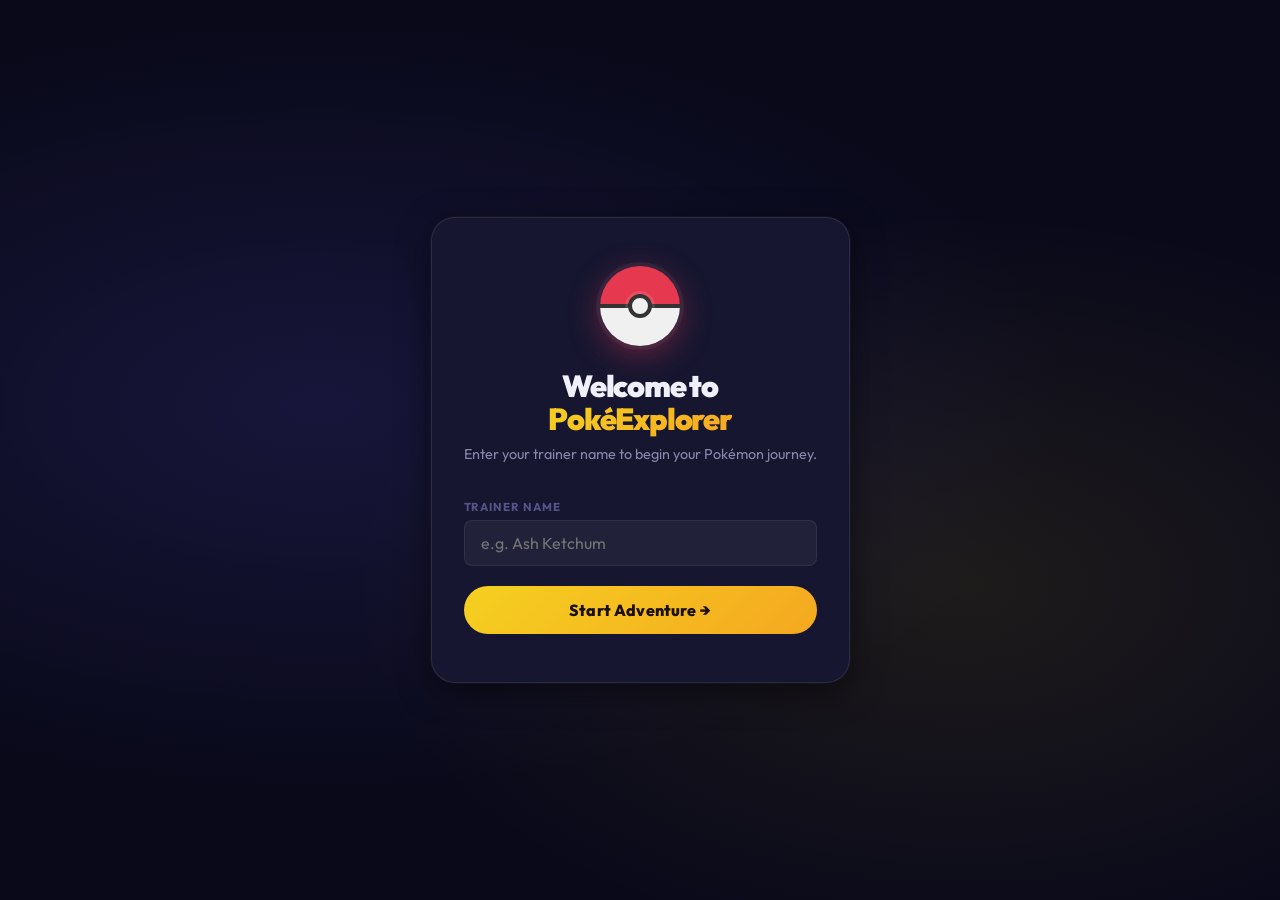
==== login.html @ a3f983d2 "Complete PokéExplorer final project" ====
<!DOCTYPE html>
<html lang="en">
<head>
  <meta charset="UTF-8">
  <meta name="viewport" content="width=device-width, initial-scale=1.0">
  <meta name="description" content="Log in to PokéExplorer — enter your trainer name to start exploring Pokémon.">
  <title>Login — PokéExplorer</title>
  <link rel="stylesheet" href="css/style.css">
</head>
<body class="login-page">

  <main>

    <div class="login-card">

      <!-- Pokéball graphic built with pure CSS -->
      <div class="login-pokeball" role="img" aria-label="Pokéball"></div>

      <h1>Welcome to<br><span class="grad">PokéExplorer</span></h1>
      <p>Enter your trainer name to begin your Pokémon journey.</p>

      <form id="login-form">
        <!-- input type="text" with validation attributes -->
        <div>
          <label for="name-input">Trainer Name</label>
          <input
            id="name-input"
            type="text"
            name="name"
            placeholder="e.g. Ash Ketchum"
            required
            minlength="2"
            maxlength="30"
            autocomplete="name"
            spellcheck="false"
          >
        </div>

        <p id="login-error" hidden></p>

        <button type="submit" id="login-submit-btn">Start Adventure →</button>
      </form>

    </div>

  </main>

  <script type="module" src="js/login.js"></script>
</body>
</html>
---- css/style.css ----
/* ===== Google Font ===== */
@import url('https://fonts.googleapis.com/css2?family=Outfit:wght@300;400;500;600;700;800;900&display=swap');

/* ===== custom properties ===== */
:root {
  /* colour palette */
  --bg-deep:        #09091a;
  --bg-surface:     #111128;
  --bg-card:        #161630;
  --bg-card-hover:  #1c1c3a;
  --primary:        #f5d020;
  --primary-glow:   rgba(245, 208, 32, 0.35);
  --primary-dim:    rgba(245, 208, 32, 0.12);
  --secondary:      #6c63ff;
  --accent:         #ff5c7a;
  --text-primary:   #f0f0fa;
  --text-secondary: #8888aa;
  --text-muted:     #55558a;
  --border:         rgba(255, 255, 255, 0.07);
  --border-hover:   rgba(245, 208, 32, 0.45);
  --glass:          rgba(255, 255, 255, 0.04);
  --glass-border:   rgba(255, 255, 255, 0.09);
  --shadow:         0 8px 32px rgba(0, 0, 0, 0.5);
  --shadow-hover:   0 20px 56px rgba(0, 0, 0, 0.7);

  /* spacing */
  --space-xs:  4px;
  --space-sm:  8px;
  --space-md:  16px;
  --space-lg:  24px;
  --space-xl:  32px;
  --space-2xl: 48px;
  --space-3xl: 64px;

  /* radii */
  --radius:    16px;
  --radius-sm: 8px;
  --radius-pill: 9999px;

  /* misc */
  --font:       'Outfit', system-ui, sans-serif;
  --nav-height: 64px;
  --transition: all 0.25s ease;
}

/* ===== reset ===== */
*, *::before, *::after { box-sizing: border-box; margin: 0; padding: 0; }
html { scroll-behavior: smooth; }
img  { max-width: 100%; display: block; }
a    { color: inherit; text-decoration: none; }
button { cursor: pointer; font-family: var(--font); }
ul, ol { list-style: none; }

body {
  font-family: var(--font);
  background-color: var(--bg-deep);
  color: var(--text-primary);
  min-height: 100vh;
  line-height: 1.6;
  background-image:
    radial-gradient(ellipse at 15% 50%, rgba(108, 99, 255, 0.1) 0%, transparent 55%),
    radial-gradient(ellipse at 85% 15%, rgba(245, 208, 32, 0.07) 0%, transparent 45%),
    radial-gradient(ellipse at 60% 85%, rgba(255, 92, 122, 0.06) 0%, transparent 40%);
  background-attachment: fixed;
}

/* ===== header ===== */
header {
  position: sticky;
  top: 0;
  z-index: 100;
  background: rgba(9, 9, 26, 0.82);
  backdrop-filter: blur(24px);
  -webkit-backdrop-filter: blur(24px);
  border-bottom: 1px solid var(--border);
}

/* ===== nav — Flexbox ===== */
nav {
  display: flex;
  align-items: center;
  justify-content: space-between;
  height: var(--nav-height);
  max-width: 1280px;
  margin: 0 auto;
  padding: 0 var(--space-lg);
  gap: var(--space-md);
}

.nav__logo {
  font-size: 1.2rem;
  font-weight: 900;
  letter-spacing: -0.03em;
  white-space: nowrap;
  background: linear-gradient(135deg, var(--primary) 0%, #f5a820 60%, #ff8c42 100%);
  -webkit-background-clip: text;
  -webkit-text-fill-color: transparent;
  background-clip: text;
}

.nav__links {
  display: flex;
  align-items: center;
  gap: 4px;
}

.nav__links a {
  padding: 7px 16px;
  border-radius: var(--radius-pill);
  font-weight: 600;
  font-size: 0.875rem;
  color: var(--text-secondary);
  transition: var(--transition);
  border: 1px solid transparent;
}

.nav__links a:hover {
  color: var(--text-primary);
  background: var(--glass);
  border-color: var(--border);
}

.nav__links a.active {
  color: var(--primary);
  background: var(--primary-dim);
  border-color: rgba(245, 208, 32, 0.2);
}

.nav__actions {
  display: flex;
  align-items: center;
  gap: var(--space-sm);
}

#nav-user {
  font-size: 0.8rem;
  color: var(--text-secondary);
  font-weight: 600;
  padding: 5px 12px;
  background: var(--glass);
  border-radius: var(--radius-pill);
  border: 1px solid var(--border);
}

#logout-btn {
  background: transparent;
  color: var(--text-muted);
  border: 1px solid var(--border);
  padding: 6px 14px;
  border-radius: var(--radius-pill);
  font-size: 0.8rem;
  font-weight: 600;
  transition: var(--transition);
}

#logout-btn:hover {
  color: var(--accent);
  border-color: var(--accent);
  background: rgba(255, 92, 122, 0.08);
}

/* ===== main ===== */
main {
  max-width: 1280px;
  margin: 0 auto;
  padding: var(--space-xl) var(--space-lg);
}

/* ===== hero ===== */
.hero {
  text-align: center;
  padding: var(--space-2xl) 0 var(--space-xl);
}

.hero__eyebrow {
  display: inline-flex;
  align-items: center;
  gap: var(--space-xs);
  font-size: 0.8rem;
  font-weight: 700;
  text-transform: uppercase;
  letter-spacing: 0.1em;
  color: var(--primary);
  background: var(--primary-dim);
  border: 1px solid rgba(245, 208, 32, 0.2);
  padding: 5px 14px;
  border-radius: var(--radius-pill);
  margin-bottom: var(--space-md);
}

.hero__title {
  font-size: clamp(2.2rem, 5.5vw, 3.8rem);
  font-weight: 900;
  line-height: 1.08;
  letter-spacing: -0.04em;
  margin-bottom: var(--space-md);
}

.hero__title .grad {
  background: linear-gradient(135deg, var(--primary) 0%, #f5a820 40%, var(--secondary) 100%);
  -webkit-background-clip: text;
  -webkit-text-fill-color: transparent;
  background-clip: text;
}

.hero__sub {
  color: var(--text-secondary);
  font-size: 1.05rem;
  max-width: 500px;
  margin: 0 auto var(--space-xl);
}

/* ===== search card / form ===== */
.search-card {
  background: var(--glass);
  border: 1px solid var(--glass-border);
  border-radius: var(--radius);
  padding: var(--space-lg) var(--space-xl);
  margin-bottom: var(--space-xl);
  backdrop-filter: blur(12px);
}

#search-form {
  display: flex;
  flex-wrap: wrap;
  align-items: flex-end;
  gap: var(--space-md);
}

.form__group {
  display: flex;
  flex-direction: column;
  gap: 6px;
  flex: 1;
  min-width: 160px;
}

.form__group label {
  font-size: 0.72rem;
  font-weight: 700;
  text-transform: uppercase;
  letter-spacing: 0.08em;
  color: var(--text-muted);
}

.form__group input[type="text"],
.form__group select {
  background: rgba(255, 255, 255, 0.05);
  border: 1px solid var(--border);
  border-radius: var(--radius-sm);
  padding: 10px 14px;
  color: var(--text-primary);
  font-family: var(--font);
  font-size: 0.9rem;
  outline: none;
  transition: var(--transition);
  -webkit-appearance: none;
  appearance: none;
  width: 100%;
}

.form__group select {
  background-image: url("data:image/svg+xml,%3Csvg xmlns='http://www.w3.org/2000/svg' width='16' height='16' viewBox='0 0 24 24' fill='none' stroke='%2355558a' stroke-width='2.5' stroke-linecap='round' stroke-linejoin='round'%3E%3Cpolyline points='6 9 12 15 18 9'%3E%3C/polyline%3E%3C/svg%3E");
  background-repeat: no-repeat;
  background-position: right 12px center;
  background-color: rgba(255, 255, 255, 0.05);
  padding-right: 36px;
  cursor: pointer;
}

.form__group select option {
  background: #1c1c3a;
  color: var(--text-primary);
}

.form__group input[type="text"]:focus,
.form__group select:focus {
  border-color: var(--primary);
  box-shadow: 0 0 0 3px var(--primary-dim);
}

/* range slider */
.range-header {
  display: flex;
  justify-content: space-between;
  align-items: center;
}

.range-val {
  font-weight: 800;
  color: var(--primary);
  font-size: 1rem;
}

.form__group input[type="range"] {
  -webkit-appearance: none;
  appearance: none;
  width: 100%;
  height: 6px;
  border-radius: 3px;
  background: rgba(255, 255, 255, 0.1);
  outline: none;
  margin-top: 6px;
}

.form__group input[type="range"]::-webkit-slider-thumb {
  -webkit-appearance: none;
  width: 22px;
  height: 22px;
  border-radius: 50%;
  background: var(--primary);
  cursor: pointer;
  box-shadow: 0 0 10px var(--primary-glow);
  transition: transform 0.15s ease;
}

.form__group input[type="range"]::-webkit-slider-thumb:hover {
  transform: scale(1.25);
}

.form__group input[type="range"]::-moz-range-thumb {
  width: 22px;
  height: 22px;
  border-radius: 50%;
  background: var(--primary);
  cursor: pointer;
  border: none;
  box-shadow: 0 0 10px var(--primary-glow);
}

.search-btn {
  background: linear-gradient(135deg, var(--primary) 0%, #f5a820 100%);
  color: #1a1200;
  border: none;
  border-radius: var(--radius-sm);
  padding: 10px 28px;
  font-size: 0.95rem;
  font-weight: 800;
  font-family: var(--font);
  transition: var(--transition);
  white-space: nowrap;
  align-self: flex-end;
  letter-spacing: 0.01em;
}

.search-btn:hover {
  transform: translateY(-2px);
  box-shadow: 0 8px 28px var(--primary-glow);
}

.search-btn:active {
  transform: translateY(0);
}

/* ===== loading & error states ===== */
#loading-msg {
  display: flex;
  align-items: center;
  justify-content: center;
  gap: var(--space-md);
  padding: var(--space-3xl);
  color: var(--text-secondary);
  font-size: 1rem;
  font-weight: 600;
}

.spinner {
  width: 36px;
  height: 36px;
  border: 3px solid rgba(245, 208, 32, 0.15);
  border-top-color: var(--primary);
  border-radius: 50%;
  animation: spin 0.7s linear infinite;
  flex-shrink: 0;
}

@keyframes spin { to { transform: rotate(360deg); } }

#error-msg {
  text-align: center;
  padding: var(--space-lg) var(--space-xl);
  color: #ff8095;
  font-size: 0.95rem;
  font-weight: 600;
  background: rgba(255, 92, 122, 0.08);
  border: 1px solid rgba(255, 92, 122, 0.2);
  border-radius: var(--radius);
  margin-bottom: var(--space-lg);
}

/* ===== results meta ===== */
.results-meta {
  display: flex;
  align-items: center;
  justify-content: space-between;
  margin-bottom: var(--space-md);
  min-height: 28px;
}

#results-count {
  font-size: 0.82rem;
  font-weight: 600;
  color: var(--text-muted);
}

/* ===== results grid — CSS Grid ===== */
#results-grid {
  display: grid;
  grid-template-columns: repeat(auto-fill, minmax(190px, 1fr));
  gap: var(--space-md);
}

/* ===== card ===== */
.card {
  background: var(--bg-card);
  border: 1px solid var(--border);
  border-radius: var(--radius);
  overflow: hidden;
  transition: var(--transition);
  position: relative;
  animation: fadeUp 0.4s ease both;
}

@keyframes fadeUp {
  from { opacity: 0; transform: translateY(16px); }
  to   { opacity: 1; transform: translateY(0); }
}

.card:hover {
  border-color: var(--border-hover);
  transform: translateY(-5px);
  box-shadow: var(--shadow-hover);
  background: var(--bg-card-hover);
}

.card__top-bar {
  display: flex;
  align-items: center;
  justify-content: space-between;
  padding: var(--space-sm) var(--space-md) 0;
}

.card__id {
  font-size: 0.7rem;
  font-weight: 800;
  color: var(--text-muted);
  letter-spacing: 0.06em;
}

.card__save-btn {
  background: none;
  border: none;
  padding: 4px 6px;
  font-size: 1.15rem;
  color: var(--text-muted);
  transition: var(--transition);
  line-height: 1;
  border-radius: var(--radius-sm);
}

.card__save-btn:hover {
  color: var(--accent);
  transform: scale(1.25);
}

.card__save-btn.saved {
  color: var(--accent);
}

.card__saved-indicator {
  font-size: 1.1rem;
  color: var(--accent);
  padding: 4px 6px;
}

.card__img-wrap {
  height: 120px;
  display: flex;
  align-items: center;
  justify-content: center;
  position: relative;
  overflow: hidden;
}

.card__img {
  width: 100px;
  height: 100px;
  object-fit: contain;
  position: relative;
  z-index: 1;
  transition: transform 0.35s ease;
  filter: drop-shadow(0 6px 16px rgba(0, 0, 0, 0.6));
}

.card:hover .card__img {
  transform: scale(1.12) translateY(-4px);
}

.card__body {
  padding: var(--space-sm) var(--space-md) var(--space-md);
}

.card__name {
  font-size: 1rem;
  font-weight: 800;
  text-transform: capitalize;
  margin-bottom: 6px;
  color: var(--text-primary);
  letter-spacing: -0.01em;
}

.card__types {
  display: flex;
  flex-wrap: wrap;
  gap: 4px;
  margin-bottom: var(--space-sm);
}

/* ===== type badges ===== */
.badge {
  font-size: 0.67rem;
  font-weight: 800;
  text-transform: uppercase;
  letter-spacing: 0.07em;
  padding: 3px 9px;
  border-radius: var(--radius-pill);
  color: #fff;
}

.badge--normal   { background: #7a7a5a; }
.badge--fire     { background: #c0461a; }
.badge--water    { background: #3a72c0; }
.badge--electric { background: #b8980e; color: #1a1000; }
.badge--grass    { background: #4a8028; }
.badge--ice      { background: #4a9898; }
.badge--fighting { background: #a01c14; }
.badge--poison   { background: #782c78; }
.badge--ground   { background: #9a7808; color: #1a1000; }
.badge--flying   { background: #6057b8; }
.badge--psychic  { background: #c02854; }
.badge--bug      { background: #607011; }
.badge--rock     { background: #806820; }
.badge--ghost    { background: #40306c; }
.badge--dragon   { background: #4818c4; }
.badge--dark     { background: #38281c; }
.badge--steel    { background: #686888; }
.badge--fairy    { background: #a84878; }

/* ===== stat bars ===== */
.card__stats {
  display: flex;
  flex-direction: column;
  gap: 5px;
  margin-top: var(--space-sm);
  border-top: 1px solid var(--border);
  padding-top: var(--space-sm);
}

.stat {
  display: grid;
  grid-template-columns: 28px 1fr 28px;
  align-items: center;
  gap: 6px;
}

.stat__label {
  font-size: 0.6rem;
  font-weight: 800;
  color: var(--text-muted);
  text-transform: uppercase;
  letter-spacing: 0.05em;
}

.stat__bar {
  height: 5px;
  background: rgba(255, 255, 255, 0.07);
  border-radius: 999px;
  overflow: hidden;
}

.stat__fill {
  height: 100%;
  border-radius: 999px;
  transition: width 0.6s cubic-bezier(0.34, 1.56, 0.64, 1);
}

.stat__fill--hp  { background: linear-gradient(90deg, #ff6b7a, #ff9aa2); }
.stat__fill--atk { background: linear-gradient(90deg, #f5841a, #f5b54a); }
.stat__fill--def { background: linear-gradient(90deg, #3d8be9, #70b8ff); }

.stat__val {
  font-size: 0.7rem;
  font-weight: 700;
  color: var(--text-secondary);
  text-align: right;
}

/* ===== remove button ===== */
.card__remove-btn {
  display: block;
  width: 100%;
  margin-top: var(--space-sm);
  padding: 7px;
  background: rgba(255, 92, 122, 0.08);
  border: 1px solid rgba(255, 92, 122, 0.18);
  color: #ff8095;
  border-radius: var(--radius-sm);
  font-size: 0.75rem;
  font-weight: 700;
  font-family: var(--font);
  transition: var(--transition);
  letter-spacing: 0.02em;
}

.card__remove-btn:hover {
  background: rgba(255, 92, 122, 0.18);
  border-color: rgba(255, 92, 122, 0.4);
  color: #ffb0bf;
}

/* ===== saved grid — CSS Grid ===== */
#saved-grid {
  display: grid;
  grid-template-columns: repeat(auto-fill, minmax(190px, 1fr));
  gap: var(--space-md);
}

.section-header {
  margin-bottom: var(--space-xl);
}

.section-header h1 {
  font-size: clamp(1.8rem, 4vw, 2.8rem);
  font-weight: 900;
  letter-spacing: -0.04em;
  line-height: 1.1;
}

.section-header h1 .grad {
  background: linear-gradient(135deg, var(--primary), #f5a820);
  -webkit-background-clip: text;
  -webkit-text-fill-color: transparent;
  background-clip: text;
}

.section-header p {
  color: var(--text-secondary);
  margin-top: 6px;
  font-size: 0.95rem;
}

#saved-count {
  font-size: 0.82rem;
  font-weight: 600;
  color: var(--text-muted);
  margin-bottom: var(--space-md);
  display: block;
}

#saved-empty {
  text-align: center;
  padding: var(--space-3xl) var(--space-xl);
  color: var(--text-secondary);
}

.empty-icon {
  font-size: 4rem;
  display: block;
  margin-bottom: var(--space-md);
  opacity: 0.5;
}

#saved-empty p {
  font-size: 1.05rem;
  font-weight: 600;
  margin-bottom: var(--space-sm);
}

#saved-empty a {
  color: var(--primary);
  text-decoration: underline;
  font-weight: 700;
  transition: var(--transition);
}

#saved-empty a:hover { opacity: 0.8; }

/* ===== login page ===== */
.login-page {
  min-height: 100vh;
  display: flex;
  align-items: center;
  justify-content: center;
  padding: var(--space-lg);
  background-image:
    radial-gradient(ellipse at 25% 45%, rgba(108, 99, 255, 0.14) 0%, transparent 55%),
    radial-gradient(ellipse at 75% 65%, rgba(245, 208, 32, 0.09) 0%, transparent 45%);
}

.login-card {
  background: var(--bg-card);
  border: 1px solid var(--glass-border);
  border-radius: calc(var(--radius) * 1.5);
  padding: var(--space-2xl) var(--space-xl);
  width: 100%;
  max-width: 420px;
  text-align: center;
  box-shadow: var(--shadow), 0 0 0 1px rgba(255,255,255,0.03);
}

.login-pokeball {
  width: 80px;
  height: 80px;
  border-radius: 50%;
  background: linear-gradient(180deg, #e63950 0%, #e63950 50%, #f0f0f0 50%, #f0f0f0 100%);
  margin: 0 auto var(--space-lg);
  position: relative;
  box-shadow: 0 8px 32px rgba(230, 57, 80, 0.4), 0 0 0 4px rgba(255,255,255,0.05);
  animation: float 3s ease-in-out infinite;
}

@keyframes float {
  0%, 100% { transform: translateY(0); }
  50%       { transform: translateY(-8px); }
}

.login-pokeball::before {
  content: '';
  position: absolute;
  top: 50%;
  left: 50%;
  transform: translate(-50%, -50%);
  width: 100%;
  height: 4px;
  background: #333;
}

.login-pokeball::after {
  content: '';
  position: absolute;
  top: 50%;
  left: 50%;
  transform: translate(-50%, -50%);
  width: 24px;
  height: 24px;
  border-radius: 50%;
  background: #f0f0f0;
  border: 4px solid #333;
  box-shadow: 0 0 0 3px rgba(255,255,255,0.1);
}

.login-card h1 {
  font-size: 1.9rem;
  font-weight: 900;
  letter-spacing: -0.04em;
  line-height: 1.1;
  margin-bottom: 8px;
}

.login-card h1 .grad {
  background: linear-gradient(135deg, var(--primary) 0%, #f5a820 100%);
  -webkit-background-clip: text;
  -webkit-text-fill-color: transparent;
  background-clip: text;
}

.login-card > p {
  color: var(--text-secondary);
  font-size: 0.9rem;
  margin-bottom: var(--space-xl);
  line-height: 1.5;
}

#login-form {
  display: flex;
  flex-direction: column;
  gap: var(--space-md);
  text-align: left;
}

#login-form label[for="name-input"] {
  font-size: 0.72rem;
  font-weight: 700;
  text-transform: uppercase;
  letter-spacing: 0.08em;
  color: var(--text-muted);
  margin-bottom: 4px;
  display: block;
}

#name-input {
  width: 100%;
  background: rgba(255, 255, 255, 0.05);
  border: 1px solid var(--border);
  border-radius: var(--radius-sm);
  padding: 12px 16px;
  color: var(--text-primary);
  font-family: var(--font);
  font-size: 1rem;
  outline: none;
  transition: var(--transition);
}

#name-input:focus {
  border-color: var(--primary);
  box-shadow: 0 0 0 3px var(--primary-dim);
}

#login-form button[type="submit"] {
  background: linear-gradient(135deg, var(--primary) 0%, #f5a820 100%);
  color: #1a1000;
  border: none;
  border-radius: var(--radius-pill);
  padding: 14px;
  font-size: 1rem;
  font-weight: 800;
  font-family: var(--font);
  letter-spacing: 0.01em;
  transition: var(--transition);
  margin-top: 4px;
}

#login-form button[type="submit"]:hover {
  transform: translateY(-2px);
  box-shadow: 0 10px 30px var(--primary-glow);
}

#login-form button[type="submit"]:active { transform: translateY(0); }

#login-error {
  color: #ff8095;
  font-size: 0.85rem;
  text-align: center;
  padding: var(--space-sm) var(--space-md);
  background: rgba(255, 92, 122, 0.08);
  border-radius: var(--radius-sm);
  border: 1px solid rgba(255, 92, 122, 0.2);
  font-weight: 600;
}

/* ===== footer ===== */
footer {
  border-top: 1px solid var(--border);
  padding: var(--space-lg) var(--space-xl);
  text-align: center;
  color: var(--text-muted);
  font-size: 0.8rem;
  margin-top: var(--space-3xl);
  max-width: 1280px;
  margin-left: auto;
  margin-right: auto;
}

footer a { color: var(--primary); font-weight: 600; }

/* ===== responsive ===== */
@media (max-width: 600px) {
  nav { padding: 0 var(--space-md); }

  .nav__logo { font-size: 1rem; }

  main { padding: var(--space-md); }

  #search-form {
    flex-direction: column;
    gap: var(--space-sm);
  }

  .form__group { min-width: unset; width: 100%; }

  .search-btn { width: 100%; }

  #results-grid,
  #saved-grid {
    grid-template-columns: repeat(2, 1fr);
    gap: var(--space-sm);
  }

  .hero__title { font-size: 2rem; }

  .search-card { padding: var(--space-md); }
}

@media (min-width: 1024px) {
  #results-grid,
  #saved-grid {
    grid-template-columns: repeat(auto-fill, minmax(210px, 1fr));
    gap: var(--space-lg);
  }

  .card__img { width: 110px; height: 110px; }
  .card__img-wrap { height: 130px; }
}
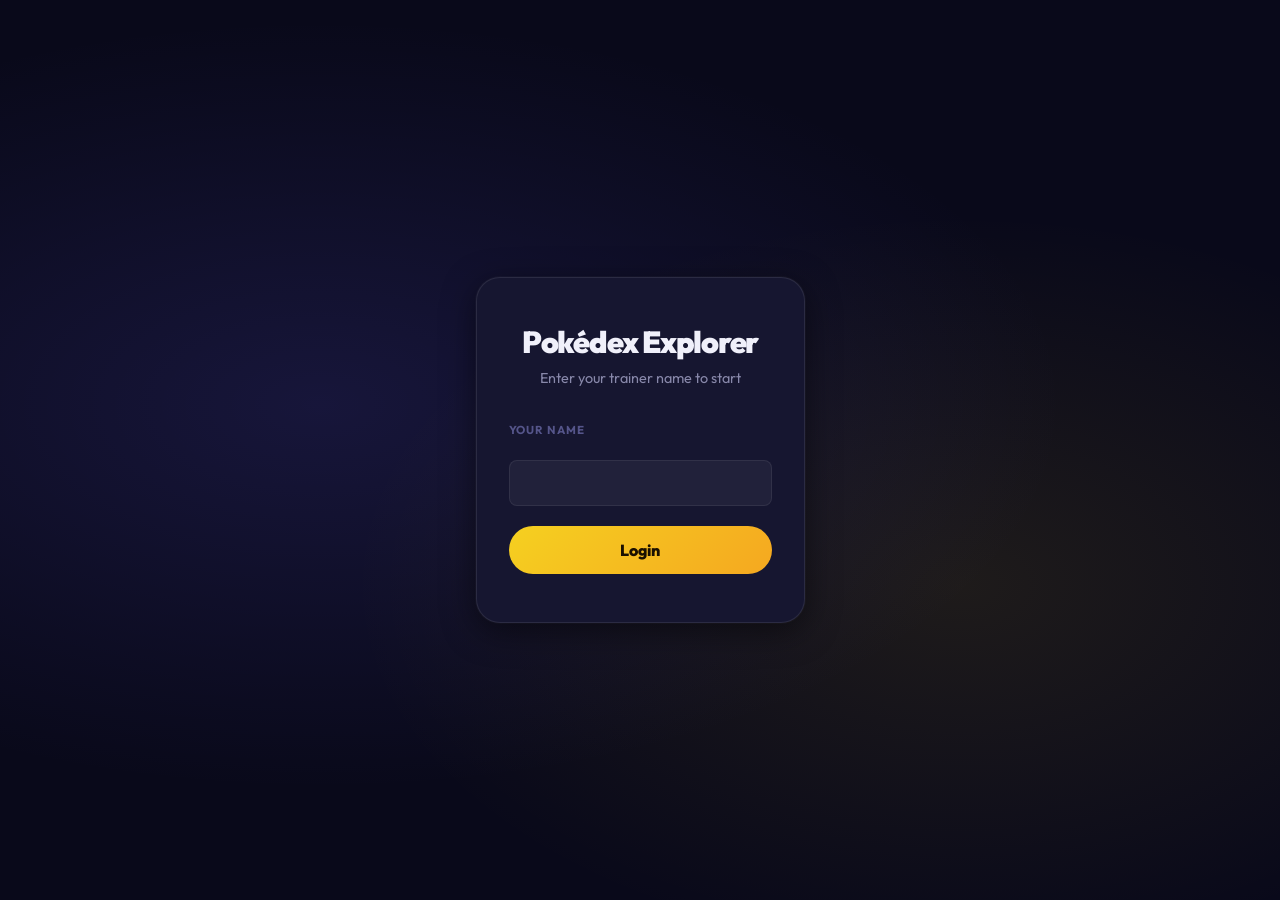
==== commit a9b02466: "Simplify code to match lecturer expectations better" ====
--- a/login.html
+++ b/login.html
@@ -3,46 +3,25 @@
 <head>
   <meta charset="UTF-8">
   <meta name="viewport" content="width=device-width, initial-scale=1.0">
-  <meta name="description" content="Log in to PokéExplorer — enter your trainer name to start exploring Pokémon.">
-  <title>Login — PokéExplorer</title>
+  <title>Login — Pokédex Explorer</title>
   <link rel="stylesheet" href="css/style.css">
 </head>
 <body class="login-page">
 
   <main>
-
     <div class="login-card">
-
-      <!-- Pokéball graphic built with pure CSS -->
-      <div class="login-pokeball" role="img" aria-label="Pokéball"></div>
-
-      <h1>Welcome to<br><span class="grad">PokéExplorer</span></h1>
-      <p>Enter your trainer name to begin your Pokémon journey.</p>
+      <h1>Pokédex Explorer</h1>
+      <p>Enter your trainer name to start</p>
 
       <form id="login-form">
-        <!-- input type="text" with validation attributes -->
-        <div>
-          <label for="name-input">Trainer Name</label>
-          <input
-            id="name-input"
-            type="text"
-            name="name"
-            placeholder="e.g. Ash Ketchum"
-            required
-            minlength="2"
-            maxlength="30"
-            autocomplete="name"
-            spellcheck="false"
-          >
-        </div>
+        <label for="name-input">Your name</label>
+        <input id="name-input" type="text" name="name" required minlength="2">
 
         <p id="login-error" hidden></p>
 
-        <button type="submit" id="login-submit-btn">Start Adventure →</button>
+        <button type="submit">Login</button>
       </form>
-
     </div>
-
   </main>
 
   <script type="module" src="js/login.js"></script>
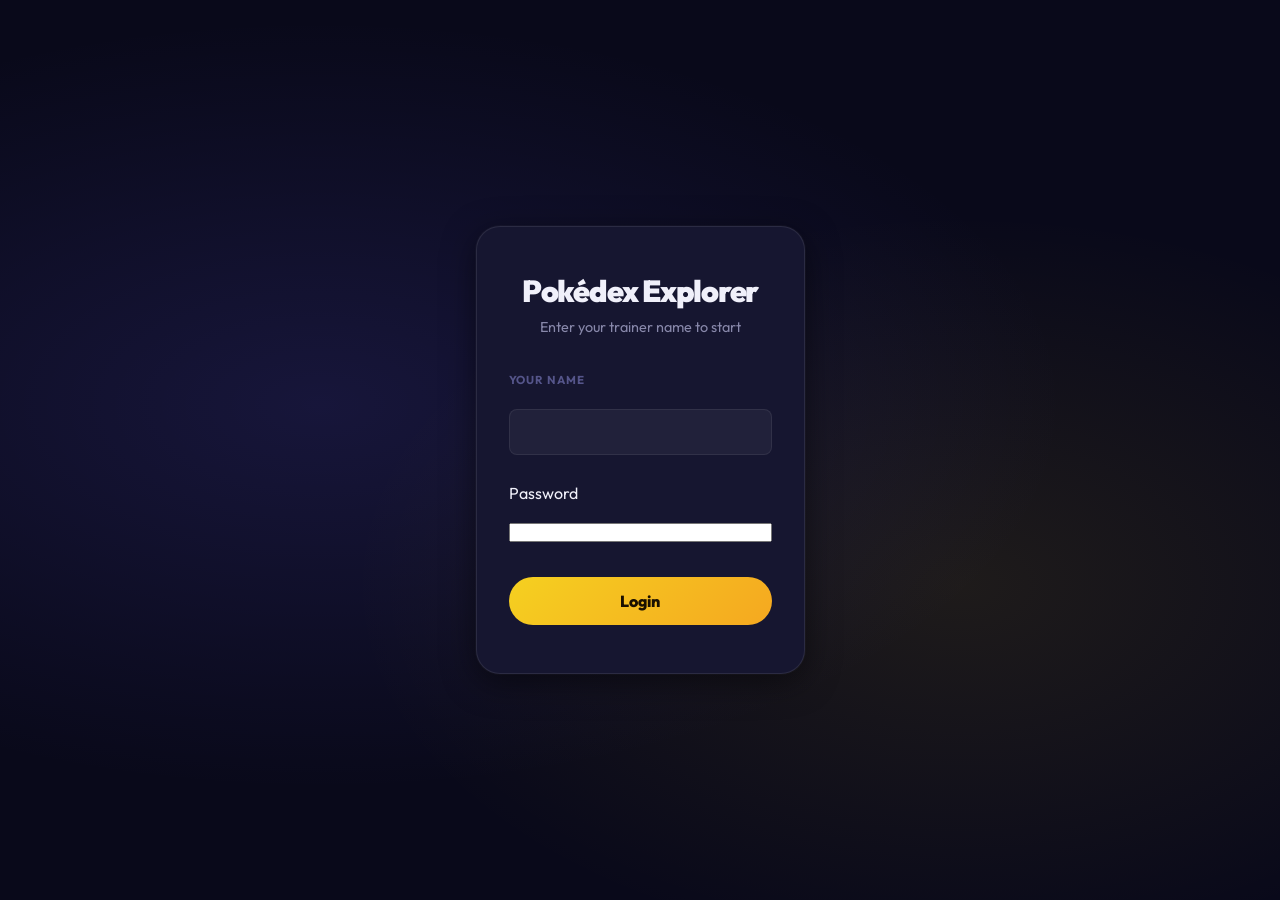
==== commit 5b3098d0: "Implement authentication and separate saved items by user" ====
--- a/login.html
+++ b/login.html
@@ -17,6 +17,9 @@
         <label for="name-input">Your name</label>
         <input id="name-input" type="text" name="name" required minlength="2">
 
+        <label for="password-input" style="margin-top: 10px; display: block;">Password</label>
+        <input id="password-input" type="password" name="password" required minlength="4" style="margin-bottom: 15px;">
+
         <p id="login-error" hidden></p>
 
         <button type="submit">Login</button>
--- a/css/style.css
+++ b/css/style.css
@@ -353,6 +353,10 @@
 }
 
 /* ===== loading & error states ===== */
+[hidden] {
+  display: none !important;
+}
+
 #loading-msg {
   display: flex;
   align-items: center;
@@ -411,6 +415,24 @@
 }
 
 /* ===== card ===== */
+.save-btn {
+  background: #fff;
+  border: 1px solid rgba(0,0,0,0.2);
+  padding: 8px 16px;
+  border-radius: 6px;
+  cursor: pointer;
+  font-weight: 700;
+  color: #1a1a2e;
+  margin-top: 12px;
+  width: 100%;
+  transition: all 0.2s ease;
+}
+
+.save-btn:hover {
+  background: #f0f0f0;
+  transform: translateY(-1px);
+}
+
 .card {
   background: var(--bg-card);
   border: 1px solid var(--border);
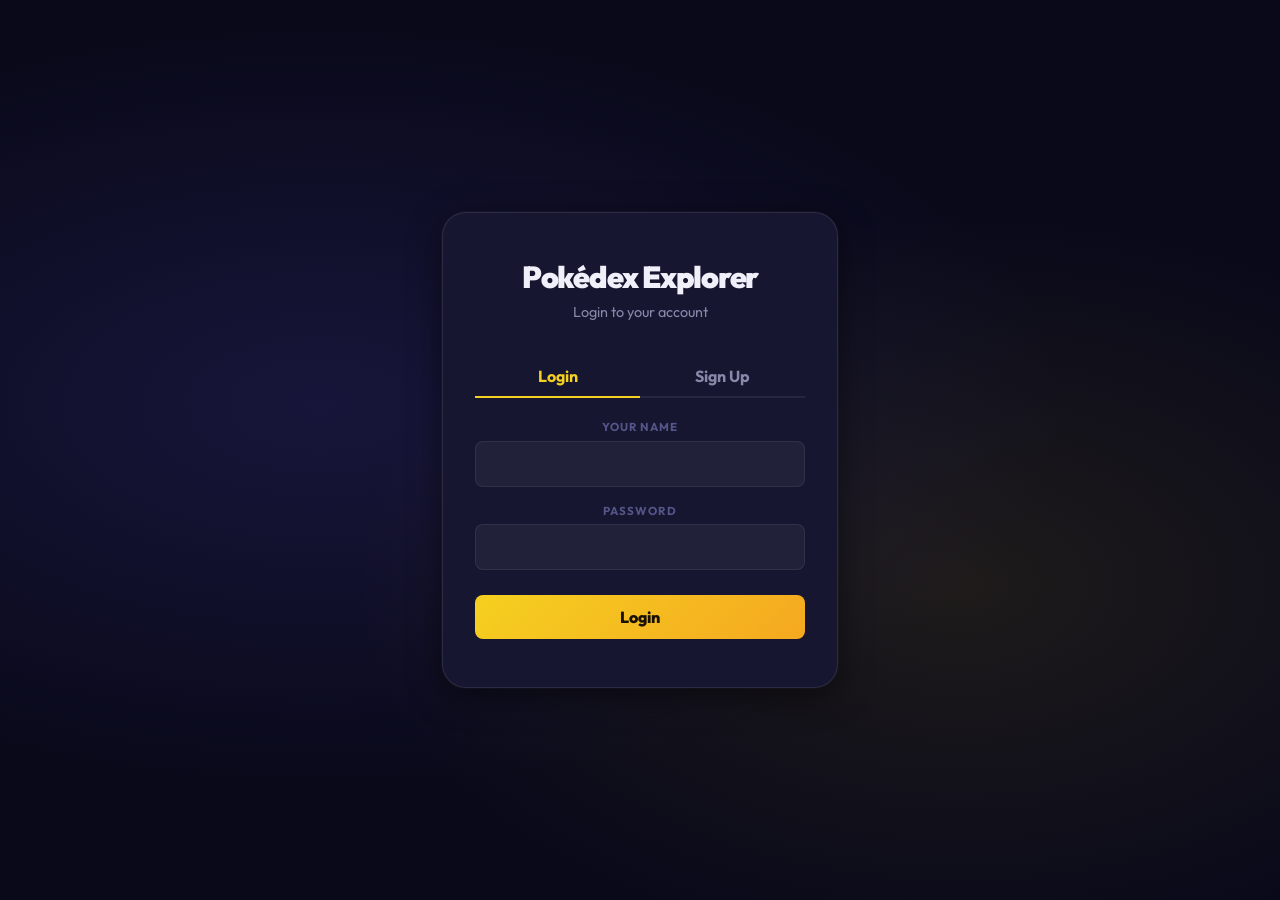
==== commit 01bf1da4: "Add separate login and sign up tabs with styling" ====
--- a/login.html
+++ b/login.html
@@ -11,18 +11,33 @@
   <main>
     <div class="login-card">
       <h1>Pokédex Explorer</h1>
-      <p>Enter your trainer name to start</p>
+      <p id="auth-subtitle">Login to your account</p>
+
+      <div class="auth-tabs">
+        <button id="tab-login" class="active">Login</button>
+        <button id="tab-register">Sign Up</button>
+      </div>
 
       <form id="login-form">
-        <label for="name-input">Your name</label>
-        <input id="name-input" type="text" name="name" required minlength="2">
+        <label for="login-name">Your name</label>
+        <input id="login-name" type="text" name="name" required minlength="2">
 
-        <label for="password-input" style="margin-top: 10px; display: block;">Password</label>
-        <input id="password-input" type="password" name="password" required minlength="4" style="margin-bottom: 15px;">
+        <label for="login-password">Password</label>
+        <input id="login-password" type="password" name="password" required minlength="4">
 
-        <p id="login-error" hidden></p>
+        <p id="login-error" class="error-msg" hidden></p>
+        <button type="submit" class="auth-btn">Login</button>
+      </form>
 
-        <button type="submit">Login</button>
+      <form id="register-form" hidden>
+        <label for="reg-name">Choose a name</label>
+        <input id="reg-name" type="text" name="name" required minlength="2">
+
+        <label for="reg-password">Choose a password</label>
+        <input id="reg-password" type="password" name="password" required minlength="4">
+
+        <p id="reg-error" class="error-msg" hidden></p>
+        <button type="submit" class="auth-btn">Create Account</button>
       </form>
     </div>
   </main>
--- a/css/style.css
+++ b/css/style.css
@@ -793,14 +793,7 @@
   line-height: 1.5;
 }
 
-#login-form {
-  display: flex;
-  flex-direction: column;
-  gap: var(--space-md);
-  text-align: left;
-}
-
-#login-form label[for="name-input"] {
+#login-form label, #register-form label {
   font-size: 0.72rem;
   font-weight: 700;
   text-transform: uppercase;
@@ -810,7 +803,7 @@
   display: block;
 }
 
-#name-input {
+#login-form input, #register-form input {
   width: 100%;
   background: rgba(255, 255, 255, 0.05);
   border: 1px solid var(--border);
@@ -820,45 +813,66 @@
   font-family: var(--font);
   font-size: 1rem;
   outline: none;
+  margin-bottom: 15px;
+}
+
+/* Auth Tabs */
+.auth-tabs {
+  display: flex;
+  margin-bottom: 20px;
+  border-bottom: 2px solid var(--border);
+}
+
+.auth-tabs button {
+  flex: 1;
+  background: transparent;
+  border: none;
+  color: var(--text-secondary);
+  padding: 10px;
+  font-size: 1rem;
+  font-weight: 700;
+  cursor: pointer;
+  border-bottom: 2px solid transparent;
+  margin-bottom: -2px;
   transition: var(--transition);
 }
 
-#name-input:focus {
-  border-color: var(--primary);
-  box-shadow: 0 0 0 3px var(--primary-dim);
-}
-
-#login-form button[type="submit"] {
+.auth-tabs button.active {
+  color: var(--primary);
+  border-bottom-color: var(--primary);
+}
+
+.auth-tabs button:hover:not(.active) {
+  color: var(--text-primary);
+}
+
+.auth-btn {
   background: linear-gradient(135deg, var(--primary) 0%, #f5a820 100%);
-  color: #1a1000;
+  color: #1a1200;
   border: none;
-  border-radius: var(--radius-pill);
-  padding: 14px;
+  border-radius: var(--radius-sm);
+  padding: 12px;
   font-size: 1rem;
   font-weight: 800;
-  font-family: var(--font);
-  letter-spacing: 0.01em;
-  transition: var(--transition);
-  margin-top: 4px;
-}
-
-#login-form button[type="submit"]:hover {
+  width: 100%;
+  margin-top: 10px;
+  cursor: pointer;
+  transition: all 0.2s ease;
+}
+
+.auth-btn:hover {
   transform: translateY(-2px);
-  box-shadow: 0 10px 30px var(--primary-glow);
-}
-
-#login-form button[type="submit"]:active { transform: translateY(0); }
-
-#login-error {
+  box-shadow: 0 8px 28px var(--primary-glow);
+}
+
+.error-msg {
   color: #ff8095;
   font-size: 0.85rem;
+  margin-bottom: 15px;
   text-align: center;
-  padding: var(--space-sm) var(--space-md);
-  background: rgba(255, 92, 122, 0.08);
-  border-radius: var(--radius-sm);
-  border: 1px solid rgba(255, 92, 122, 0.2);
-  font-weight: 600;
-}
+}
+}
+
 
 /* ===== footer ===== */
 footer {
